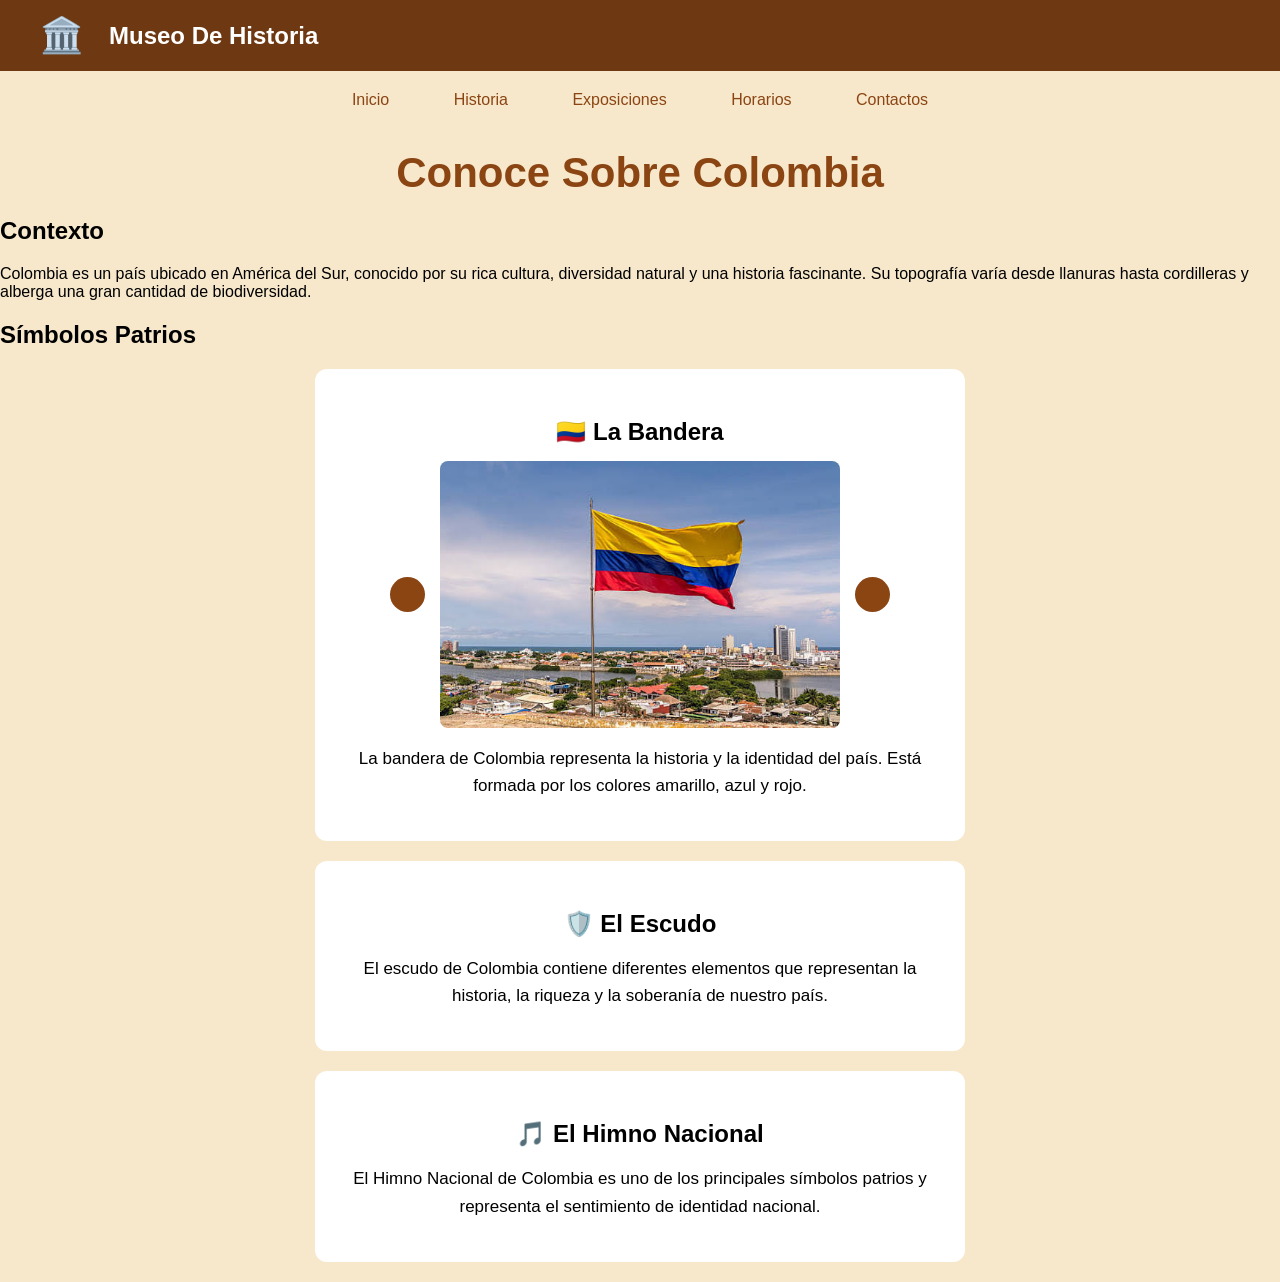
==== historia.html @ 66d15f73 "actualizacion de la pagina" ====
<!DOCTYPE html>
<html lang="es">

<head>
    <meta charset="UTF-8">
    <meta name="viewport" content="width=device-width, initial-scale=1.0">
    <title>Historia - Museo De Historia</title>
    <link rel="stylesheet" href="style.css">
</head>

<body>

<header>
    <span>🏛️</span>
    <h2>Museo De Historia</h2>
</header>

<nav>
    <a href="index.html">Inicio</a>
    <a href="historia.html">Historia</a>
    <a href="exposiciones.html">Exposiciones</a>
    <a href="horarios.html">Horarios</a>
    <a href="contactos.html">Contactos</a>
</nav>

<h1>Conoce Sobre Colombia</h1>

<h2>Contexto</h2>

<p>
    Colombia es un país ubicado en América del Sur, conocido por su rica cultura,
    diversidad natural y una historia fascinante. Su topografía varía desde
    llanuras hasta cordilleras y alberga una gran cantidad de biodiversidad.
</p>

<h2>Símbolos Patrios</h2>

<div class="tarjeta-simbolo">

    <h3>🇨🇴 La Bandera</h3>

    <div class="carrusel"> 
        <button onclick="anterior()"></button>
        <img id="imagen" src="bandera.jfif" alt="sinbolos patrios">
        <button onclick="sigiente()"></button>
    </div>

    <p id="texto-imagen">
    La bandera de Colombia representa la historia y la identidad del país.
    Está formada por los colores amarillo, azul y rojo.
   </p>

</div>

<div class="tarjeta-simbolo">

    <h3>🛡️ El Escudo</h3>

    <p>
        El escudo de Colombia contiene diferentes elementos que representan
        la historia, la riqueza y la soberanía de nuestro país.
    </p>

</div>

<div class="tarjeta-simbolo">

    <h3>🎵 El Himno Nacional</h3>

    <p>
        El Himno Nacional de Colombia es uno de los principales símbolos
        patrios y representa el sentimiento de identidad nacional.
    </p>

</div>
<script>
    let imagenes = [
        "bandera.jfif",
        "images.jpg",
        "museo.jfif"
    ];

    let posicion = 0;

    let textos = [
    "La bandera de Colombia representa la historia y la identidad del país. Está formada por los colores amarillo, azul y rojo.",

    "El escudo de Colombia contiene diferentes elementos que representan la historia, la riqueza y la soberanía de nuestro país.",

    "El Himno Nacional de Colombia es uno de los principales símbolos patrios y representa el sentimiento de identidad nacional."
];

    function sigiente() {
        posicion++;

        if (posicion >=
         imagenes.length) {
                 posicion = 0;
        }

        document.getElementById("imagen").
        src =
                imagenes[posicion];

        document.getElementById("texto-imagen").textContent =
        textos[posicion];
    }

    function anterior() {
        posicion--;

        if (posicion < 0) {
            posicion = imagenes.length - 1;
        }

        document.getElementById("imagen").src =
            imagenes[posicion];
    }
</script>

</body>

</html>
---- style.css ----
body {
    font-family: Arial, sans-serif;
    margin: 0;
    background-color: #f7e8cc;
}

h1 {
    text-align: center;
    color: #8B4513;
    font-size: 42px;
    margin-top: 40px;
    margin-bottom: 10px;
}

img {
    width: 200px;
    max-width: 100%;
    height: auto;
    display: block;
    margin: 20px 0;
}

nav {
    text-align: center;
    margin: 20px;
}

nav a {
    margin: 0 15px;
    text-decoration: none;
    padding: 10px 15px;
    color: #8B4513;
    border-radius: 8px;
    transition: 0.3s;
}

nav a:hover {
    background-color: #8B4513;
    color: white;
}

section {
    max-width: 900px;
    margin: 10px auto;
    padding: 0 20px;
}

@media (max-width: 600px) {

    nav {
        display: flex;
        flex-wrap: wrap;
        justify-content: center;
        gap: 10px;
    }

    nav a {
        display: inline-block;
        margin: 5px;
    }
}

header {
    background-color: #6d3812;
    color: white;
    display: flex;
    align-items: center;
    padding: 15px 40px;
}

header span {
    font-size: 35px;
    margin-right: 25px;
}

header h2 {
    margin: 0;
}

.decoracion {
    display: flex;
    align-items: center;
    justify-content: center;
    gap: 15px;
    margin: 10px 0 35px;
}

.decoracion hr {
    width: 160px;
    border: none;
    border-top: 2px solid #000000;
    margin: 0;
}

.decoracion span {
    font-size: 25px;
}

section h2 {
    color: #0a0a0a;
    font-size: 28px;
    margin-bottom: 10px;
}

section p {
    font-size: 17px;
    line-height: 1.6;
}

.bienvenida {
    background-color: #fff8f0;
    padding: 30px;
    margin: 20px auto;
    border-radius: 10px;
    max-width: 900px;
}

.imagen-bienvenida {
    width: 500px;
    max-width: 100%;
    height: auto;
    border-radius: 8px;
}

.linea-museo {
    width: 80px;
    height: 4px;
    background-color: #b59a6a;
    margin: 10px 0 15px;
    border-radius: 5px;
}

.imagen-sobre {
    width: 500px;
    max-width: 100%;
    height: auto;
    border-radius: 8px;
}

.tijeras {
    background-color: #fff8f0;
    padding: 30px;
    margin: 20px auto;
    border-radius: 10px;
    max-width: 900px;
}

/* Tarjetas de los símbolos patrios */

.tarjeta-simbolo {
    background-color: white;
    padding: 25px;
    margin: 20px auto;
    border-radius: 12px;
    max-width: 600px;
    text-align: center;
}

.tarjeta-simbolo h3 {
    font-size: 24px;
    margin-bottom: 15px;
}

.tarjeta-simbolo img {
    width: 500px;
    max-width: 100%;
    height: auto;
    border-radius: 8px;
    display: block;
    margin: 20px auto;
}

.tarjeta-simbolo p {
    font-size: 17px;
    line-height: 1.6;
}
.carrusel {
    display: flex;
    align-items: center;
    justify-content: center;
    gap: 15px;
    width: 100%;
    flex-wrap: nowrap;
}

.carrusel button {
    flex-shrink: 0;
    width: 35px;
    height: 35px;
    background-color: #8B4513;
    color: white;
    border: none;
    border-radius: 50%;
    font-size: 18px;
    cursor: pointer;
    display: flex;
    align-items: center;
    justify-content: center;
}

.carrusel button:hover {
    background-color: #6d3812;
}

.carrusel img {
    width: 400px;
    max-width: 70%;
    height: auto;
    margin: 0;
    border-radius: 8px;
}
@media (max-width: 600px) {

    .carrusel {
        gap: 8px;
    }

    .carrusel button {
        width: 30px;
        height: 30px;
        font-size: 16px;
    }

    .carrusel img {
        width: 100%;
        max-width: 75%;
    }
}
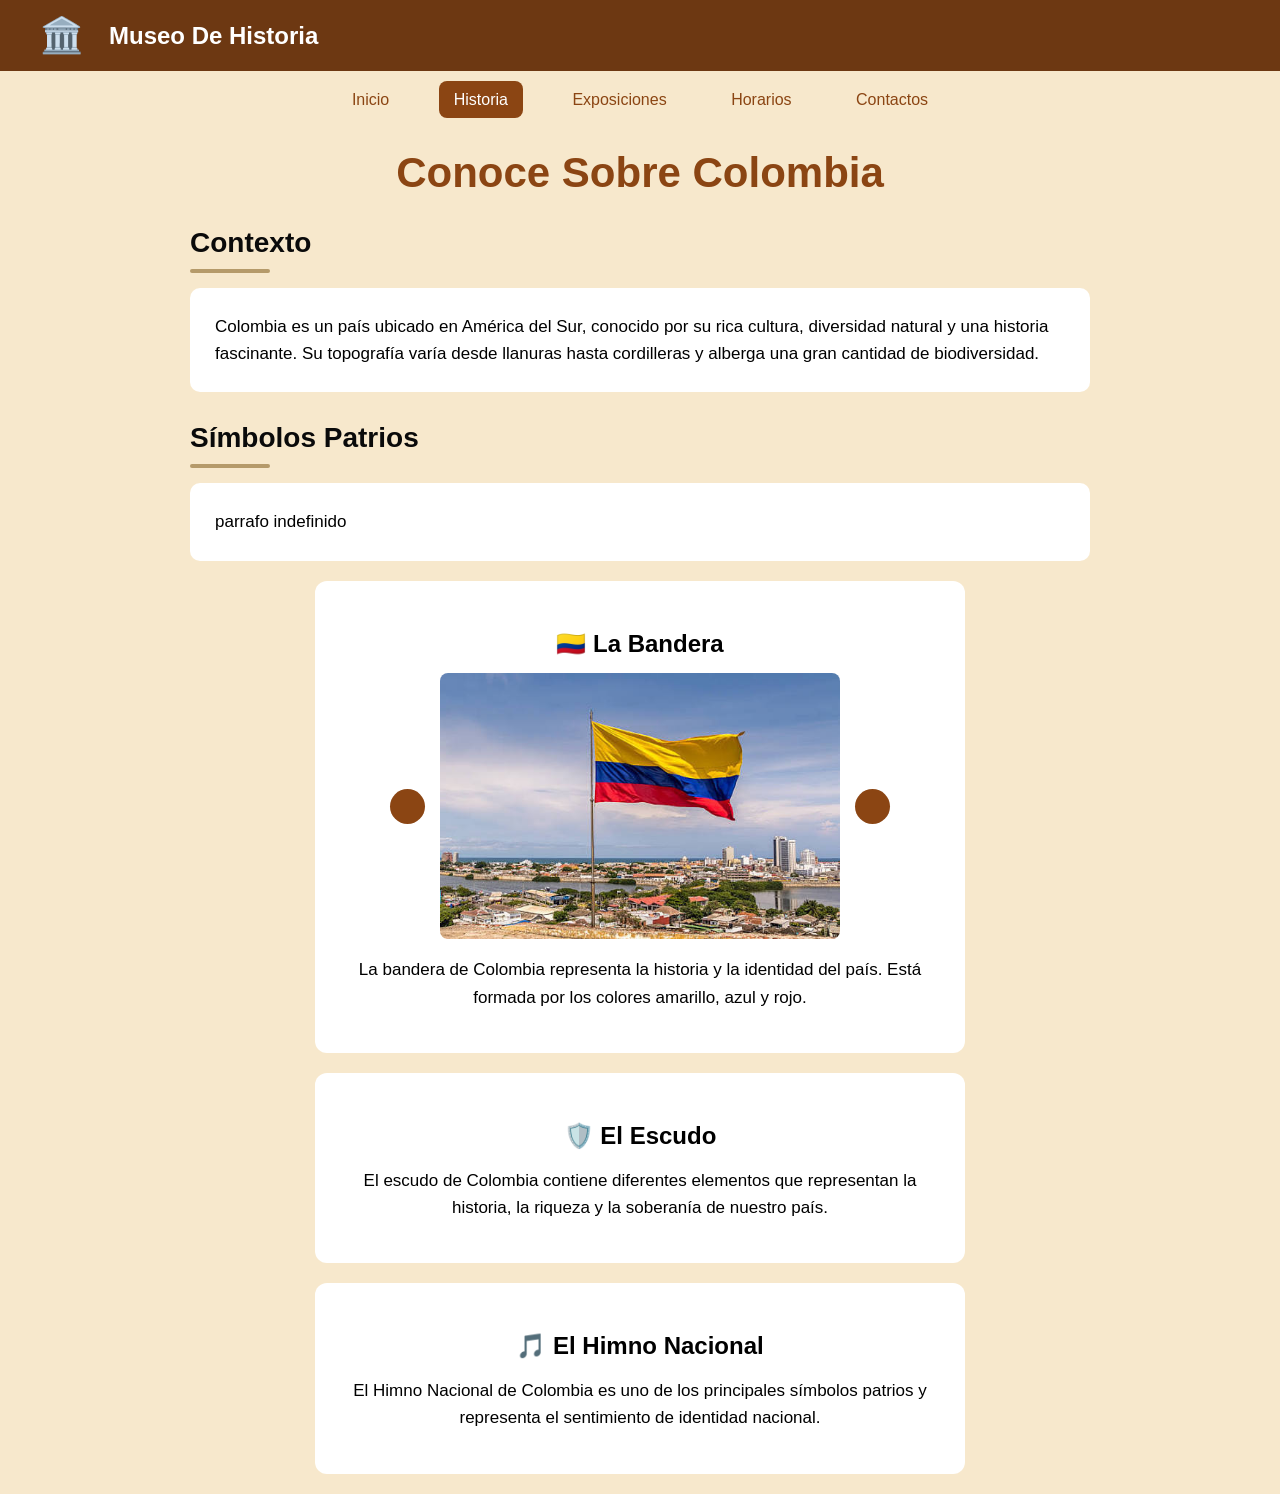
==== commit 044363ab: "actualizacion de la pagina" ====
--- a/historia.html
+++ b/historia.html
@@ -17,7 +17,7 @@
 
 <nav>
     <a href="index.html">Inicio</a>
-    <a href="historia.html">Historia</a>
+    <a href="historia.html" class="activo">Historia</a>
     <a href="exposiciones.html">Exposiciones</a>
     <a href="horarios.html">Horarios</a>
     <a href="contactos.html">Contactos</a>
@@ -25,7 +25,13 @@
 
 <h1>Conoce Sobre Colombia</h1>
 
+<section class="contexto">
+
 <h2>Contexto</h2>
+
+<div class="linea-contexto"></div>
+
+<div class="texto-contexto">
 
 <p>
     Colombia es un país ubicado en América del Sur, conocido por su rica cultura,
@@ -33,7 +39,24 @@
     llanuras hasta cordilleras y alberga una gran cantidad de biodiversidad.
 </p>
 
-<h2>Símbolos Patrios</h2>
+ </div>
+
+</section>
+
+<section class="simbolos">
+
+    <h2>Símbolos Patrios</h2>
+
+    <div class="linea-simbolos"></div>
+
+    <div class="texto-simbolos">
+
+        <p>
+            parrafo indefinido
+        </p>
+
+    </div>
+</section>
 
 <div class="tarjeta-simbolo">
 
@@ -107,15 +130,18 @@
     }
 
     function anterior() {
-        posicion--;
+    posicion--;
 
-        if (posicion < 0) {
-            posicion = imagenes.length - 1;
-        }
+    if (posicion < 0) {
+        posicion = imagenes.length - 1;
+    }
 
-        document.getElementById("imagen").src =
-            imagenes[posicion];
-    }
+    document.getElementById("imagen").src =
+        imagenes[posicion];
+
+    document.getElementById("texto-imagen").textContent =
+        textos[posicion];
+}
 </script>
 
 </body>
--- a/style.css
+++ b/style.css
@@ -39,6 +39,11 @@
     color: white;
 }
 
+nav a.activo {
+    background-color: #8B4513;
+    color: white;
+}
+
 section {
     max-width: 900px;
     margin: 10px auto;
@@ -225,4 +230,49 @@
         width: 100%;
         max-width: 75%;
     }
+}
+.contexto{
+    max-width: 900px;
+    margin: 30px auto;
+    padding: 0 20px;
+}
+.contexto h2 {
+    color: #0a0a0a;
+    font-size: 28px;
+    margin-bottom: 10px;
+}
+.linea-contexto{
+    width: 80px;
+    height: 4px;
+    background-color: #b59a6a;
+    border-radius: 5px;
+    margin-bottom: 15px;
+}
+.texto-contexto{
+    background-color: white;
+    padding: 25px;
+    border-radius: 10px;
+}
+.texto-contexto p {
+    margin: 0;
+    font-size: 17px;
+    line-height: 1.6;
+}
+.linea-simbolos {
+    display: block !important;
+    width: 80px !important;
+    height: 4px !important;
+    background-color: #b59a6a !important;
+    border-radius: 5px;
+    margin: 10px 0 15px !important;
+}
+.texto-simbolos{
+    background-color: white;
+    padding: 25px;
+    border-radius: 10px;
+}
+.texto-simbolos p {
+    margin: 0;
+    font-size: 17px;
+    line-height: 1.6;
 }
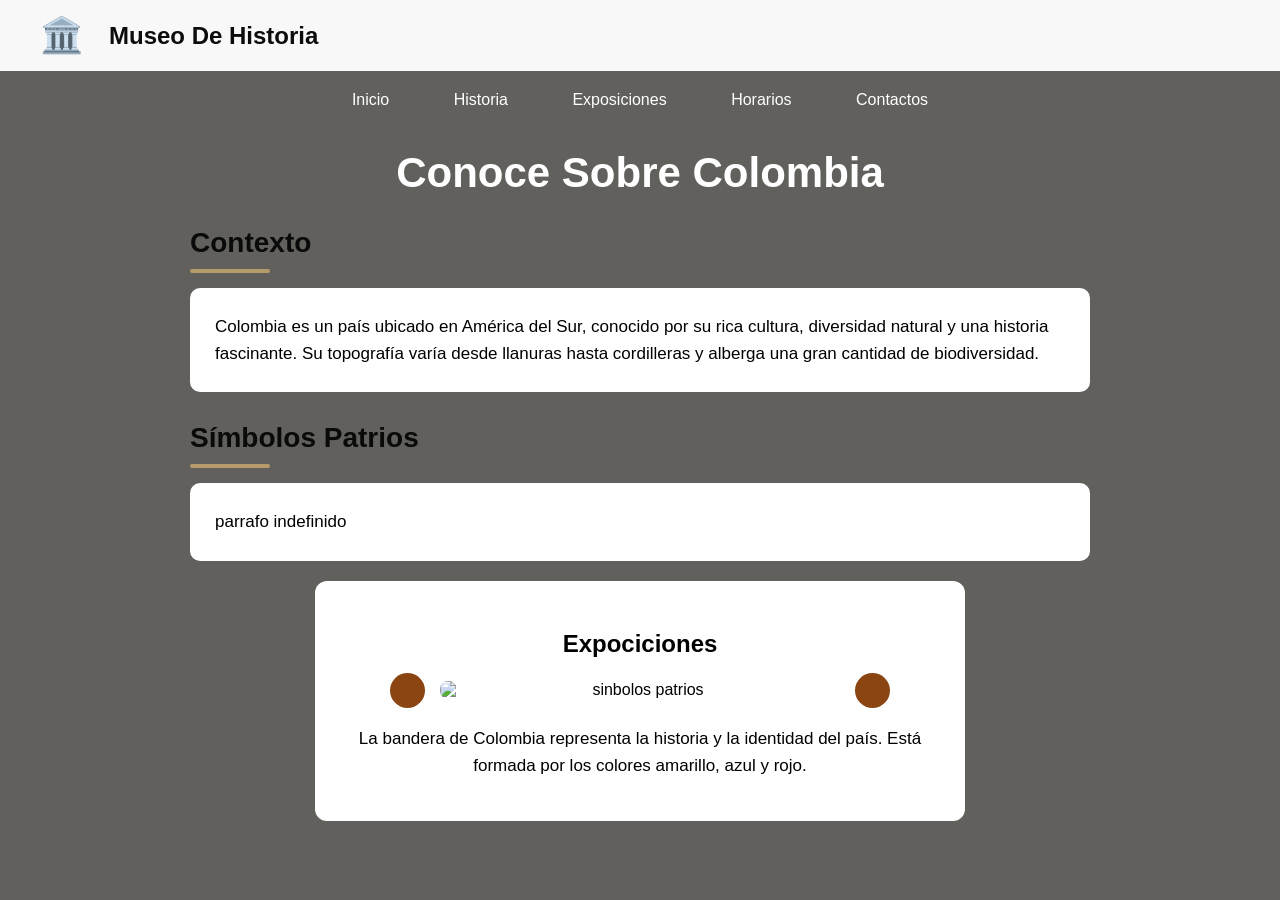
==== commit 754c7304: "actualizacion" ====
--- a/historia.html
+++ b/historia.html
@@ -60,7 +60,7 @@
 
 <div class="tarjeta-simbolo">
 
-    <h3>🇨🇴 La Bandera</h3>
+    <h3>Expociciones</h3>
 
     <div class="carrusel"> 
         <button onclick="anterior()"></button>
@@ -75,30 +75,10 @@
 
 </div>
 
-<div class="tarjeta-simbolo">
 
-    <h3>🛡️ El Escudo</h3>
-
-    <p>
-        El escudo de Colombia contiene diferentes elementos que representan
-        la historia, la riqueza y la soberanía de nuestro país.
-    </p>
-
-</div>
-
-<div class="tarjeta-simbolo">
-
-    <h3>🎵 El Himno Nacional</h3>
-
-    <p>
-        El Himno Nacional de Colombia es uno de los principales símbolos
-        patrios y representa el sentimiento de identidad nacional.
-    </p>
-
-</div>
 <script>
     let imagenes = [
-        "bandera.jfif",
+        "imagen1 (2).jpeg",
         "images.jpg",
         "museo.jfif"
     ];
@@ -106,7 +86,7 @@
     let posicion = 0;
 
     let textos = [
-    "La bandera de Colombia representa la historia y la identidad del país. Está formada por los colores amarillo, azul y rojo.",
+    "La maleta de una mujer Cristian Yaima, Estefanny Tique y Erick Mendoza.Obra que representa el desplazamiento forzado de mujeres durante el conflicto armado colombiano.Sus objetos simbolizan la memoria, las costumbres, la familia y las pérdidas.La planta representa la esperanza de reconstruir una vida en otro lugar.Invita a reflexionar sobre el hogar, la resistencia y el sentido de pertenencia.",
 
     "El escudo de Colombia contiene diferentes elementos que representan la historia, la riqueza y la soberanía de nuestro país.",
 
--- a/style.css
+++ b/style.css
@@ -1,12 +1,13 @@
 body {
     font-family: Arial, sans-serif;
     margin: 0;
-    background-color: #f7e8cc;
+    background-color: #61605c;
+    ;
 }
 
 h1 {
     text-align: center;
-    color: #8B4513;
+    color: white;
     font-size: 42px;
     margin-top: 40px;
     margin-bottom: 10px;
@@ -29,18 +30,18 @@
     margin: 0 15px;
     text-decoration: none;
     padding: 10px 15px;
-    color: #8B4513;
+    color: white;
     border-radius: 8px;
     transition: 0.3s;
 }
 
 nav a:hover {
-    background-color: #8B4513;
-    color: white;
-}
-
+    background-color: #131313;
+    color: white;
+}
+ #para los botones
 nav a.activo {
-    background-color: #8B4513;
+    background-color: #111111;
     color: white;
 }
 
@@ -66,8 +67,8 @@
 }
 
 header {
-    background-color: #6d3812;
-    color: white;
+    background-color: #f8f8f8;
+    color: rgb(12, 12, 12);
     display: flex;
     align-items: center;
     padding: 15px 40px;
@@ -113,7 +114,7 @@
 }
 
 .bienvenida {
-    background-color: #fff8f0;
+    background-color: white;
     padding: 30px;
     margin: 20px auto;
     border-radius: 10px;
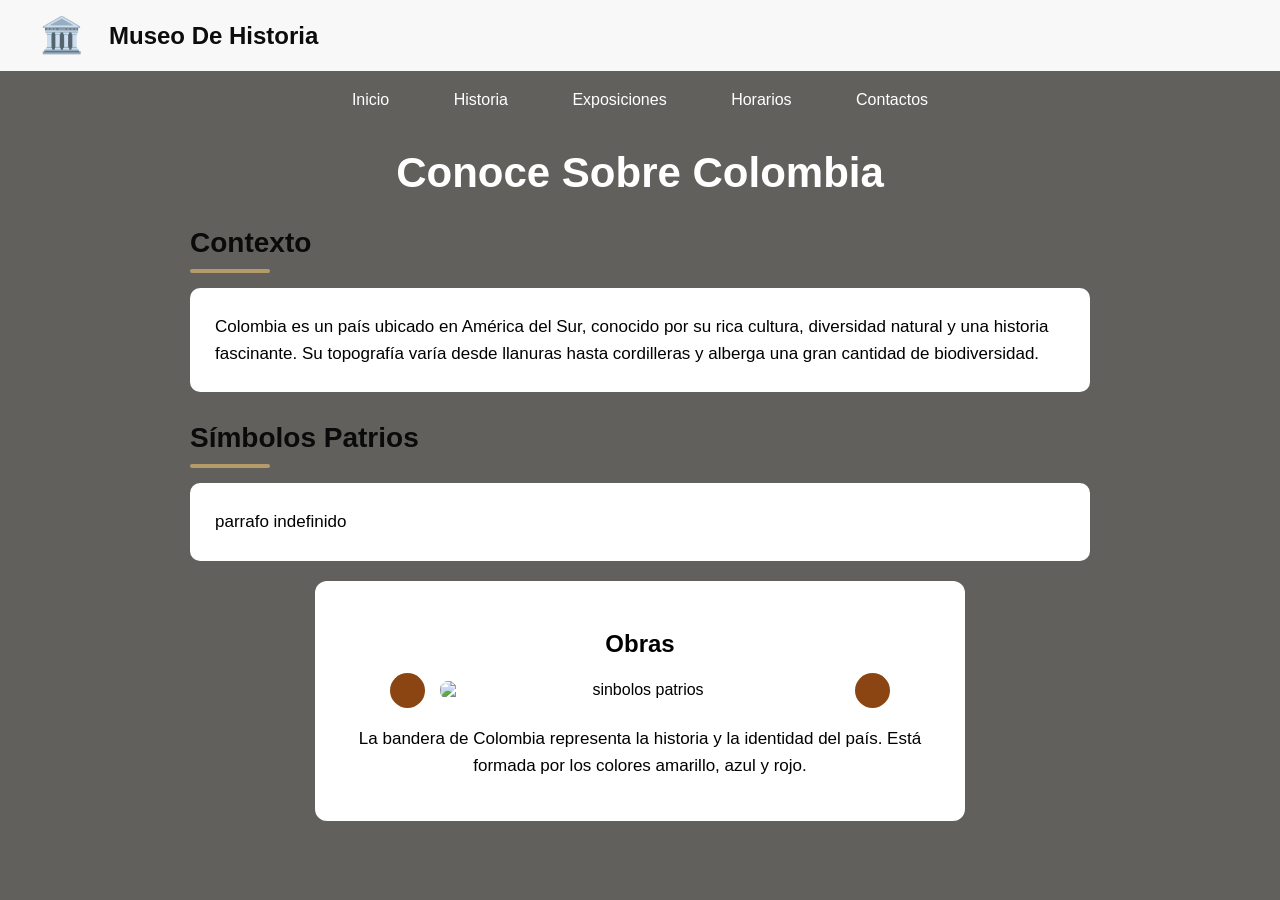
==== commit 9d26358d: "actualizacion" ====
--- a/historia.html
+++ b/historia.html
@@ -60,7 +60,7 @@
 
 <div class="tarjeta-simbolo">
 
-    <h3>Expociciones</h3>
+    <h3>Obras</h3>
 
     <div class="carrusel"> 
         <button onclick="anterior()"></button>
@@ -79,8 +79,11 @@
 <script>
     let imagenes = [
         "imagen1 (2).jpeg",
-        "images.jpg",
-        "museo.jfif"
+        "imagen2.jpeg",
+        "imagen3.jpeg",
+        "imagen4.jpeg",
+        "imagen5.jpeg",
+        "imagen6.jpeg"
     ];
 
     let posicion = 0;
@@ -88,9 +91,15 @@
     let textos = [
     "La maleta de una mujer Cristian Yaima, Estefanny Tique y Erick Mendoza.Obra que representa el desplazamiento forzado de mujeres durante el conflicto armado colombiano.Sus objetos simbolizan la memoria, las costumbres, la familia y las pérdidas.La planta representa la esperanza de reconstruir una vida en otro lugar.Invita a reflexionar sobre el hogar, la resistencia y el sentido de pertenencia.",
 
-    "El escudo de Colombia contiene diferentes elementos que representan la historia, la riqueza y la soberanía de nuestro país.",
+    "7 minutos de esperanzatefy tt.Pintura que representa a una víctima de ejecuciones extrajudiciales en sus últimos siete minutos de vida.La obra recuerda que las víctimas tenían sueños, metas y una historia antes de lo ocurrido.Busca visibilizar que no eran solo cifras, sino personas con sueños por cumplir.",
 
-    "El Himno Nacional de Colombia es uno de los principales símbolos patrios y representa el sentimiento de identidad nacional."
+    "Ad astra per asperaAniitlayObra que representa la violencia y la resistencia de las mujeres tejedoras de Mampuján.La casita simboliza la reconstrucción después de experiencias difíciles.Las grietas representan lo que se rompió y las flores, el renacimiento.Inspirada en el Kintsugi, refleja la sanación, la reconstrucción y la resistencia.",
+
+    "El hilo que no se Rompió Escultura en lienzo)Dylan Rafael Leon Contreras (Dyldo)Esta obra llamada “El hilo que no se Rompió” está inspirada en la masacre del Páramo de La Sarna, ocurrida en Boyacá.El hilo rojo que no se rompe representa la memoria, la dignidad, la resistencia y el vínculo entre las víctimas, sus familias y las nuevas generaciones.La obra busca generar una reflexión sobre la importancia de recordar para no repetir.",
+
+    "La fractura que no se notó (Escultura) Julian MoralesMuchas veces no todos recordamos o apreciamos el inicio de una fractura desde el comienzo de una nacion.",
+
+    "nadanadaUna historia reconstruida en un muñecoYeison Benitez y Riqui MalamboEsta obra está compuesta por dos piezas por parte de una víctima del conflicto armado.Ella fue reclutada cuando tenía apenas 12 años.Fue un camino muy difícil para rehacer su vida.Las heridas que tiene el muñeco representan el daño que le ocasiono las FARC a la víctima.El hilo representara la esperanza que ella tenía para volver a tener una vida mejor.Hoy en día ella está conformando una asociación para trabajar con desvinculados del conflicto armado.La idea de construir un mejor país."
 ];
 
     function sigiente() {
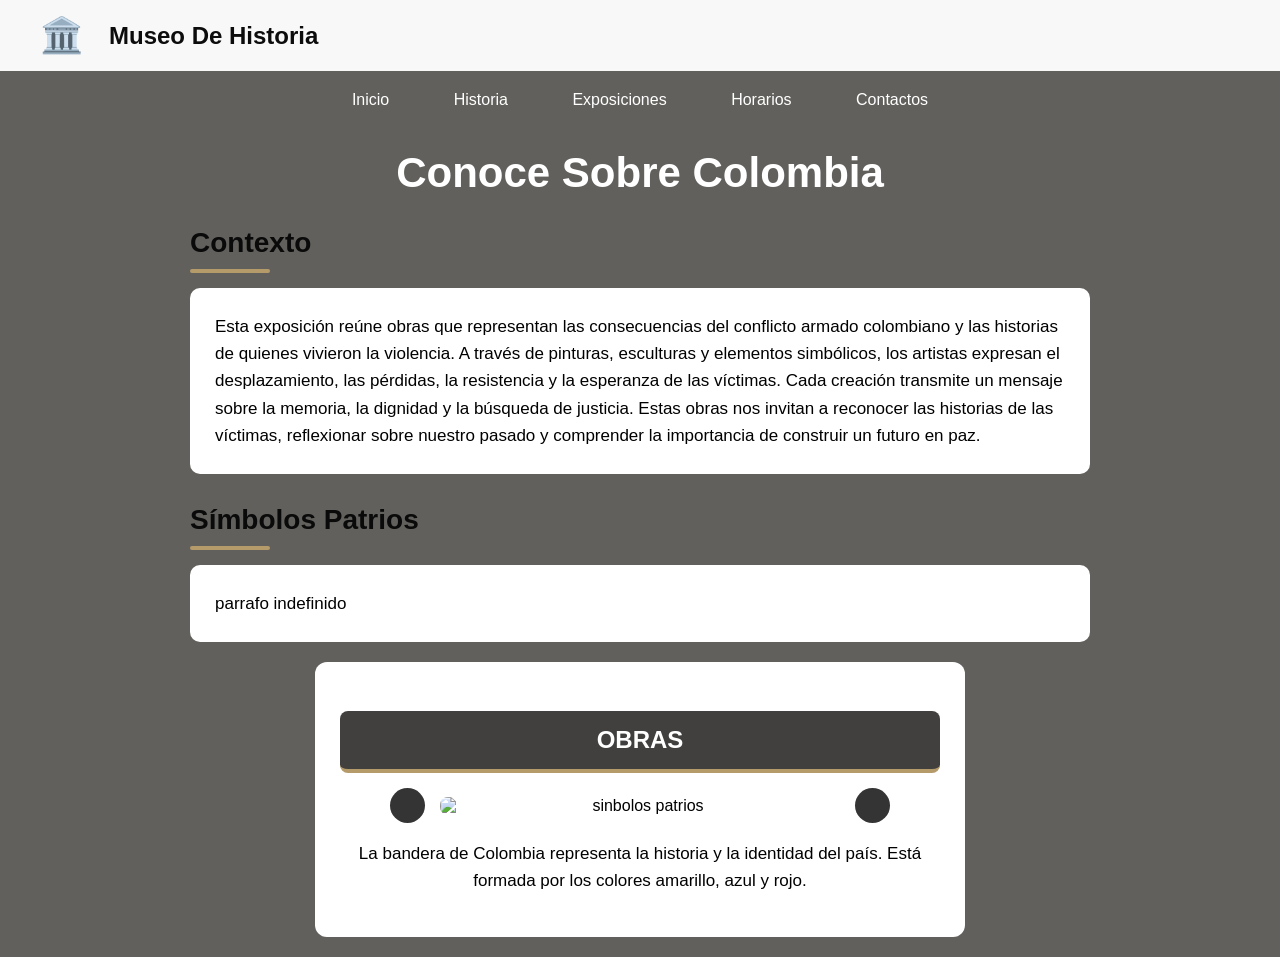
==== commit a1b91f2b: "actualizacion" ====
--- a/historia.html
+++ b/historia.html
@@ -1,93 +1,158 @@
+
 <!DOCTYPE html>
+<!-- Indica que el documento utiliza HTML5 -->
+
 <html lang="es">
+<!-- Establece el idioma español -->
 
 <head>
+    <!-- Configuración general de la página -->
+
     <meta charset="UTF-8">
+    <!-- Permite mostrar tildes, ñ y caracteres especiales -->
+
     <meta name="viewport" content="width=device-width, initial-scale=1.0">
+    <!-- Adapta la página a celulares, tabletas y computadores -->
+
     <title>Historia - Museo De Historia</title>
+    <!-- Título que aparece en la pestaña del navegador -->
+
     <link rel="stylesheet" href="style.css">
+    <!-- Conecta esta página con el archivo de estilos CSS -->
+
 </head>
 
 <body>
-
+<!-- Aquí comienza el contenido visible de la página -->
+
+<!-- ENCABEZADO DEL MUSEO -->
 <header>
     <span>🏛️</span>
+    <!-- Emoji decorativo del museo -->
+
     <h2>Museo De Historia</h2>
+    <!-- Nombre del museo -->
 </header>
 
+<!-- MENÚ DE NAVEGACIÓN ENTRE LAS PÁGINAS -->
 <nav>
     <a href="index.html">Inicio</a>
+    <!-- Enlace a la página principal -->
+
     <a href="historia.html" class="activo">Historia</a>
+    <!-- Enlace a Historia. La clase activo identifica la página actual -->
+
     <a href="exposiciones.html">Exposiciones</a>
+    <!-- Enlace a Exposiciones -->
+
     <a href="horarios.html">Horarios</a>
+    <!-- Enlace a Horarios -->
+
     <a href="contactos.html">Contactos</a>
+    <!-- Enlace a Contactos -->
 </nav>
 
+<!-- TÍTULO PRINCIPAL DE LA PÁGINA -->
 <h1>Conoce Sobre Colombia</h1>
 
+<!-- SECCIÓN QUE PRESENTA EL CONTEXTO DE COLOMBIA -->
 <section class="contexto">
 
 <h2>Contexto</h2>
+<!-- Título de la sección -->
 
 <div class="linea-contexto"></div>
+<!-- Línea decorativa debajo del título -->
 
 <div class="texto-contexto">
+<!-- Contenedor que agrupa el texto del contexto -->
 
 <p>
-    Colombia es un país ubicado en América del Sur, conocido por su rica cultura,
-    diversidad natural y una historia fascinante. Su topografía varía desde
-    llanuras hasta cordilleras y alberga una gran cantidad de biodiversidad.
+    Esta exposición reúne obras que representan las consecuencias del conflicto armado colombiano y las historias de quienes vivieron la violencia.
+    A través de pinturas, esculturas y elementos simbólicos, los artistas expresan el desplazamiento, las pérdidas, la resistencia y la esperanza de las víctimas.
+    Cada creación transmite un mensaje sobre la memoria, la dignidad y la búsqueda de justicia. Estas obras nos invitan a reconocer las historias de las víctimas, 
+    reflexionar sobre nuestro pasado y comprender la importancia de construir un futuro en paz.
 </p>
+<!-- Párrafo informativo sobre Colombia -->
 
  </div>
 
 </section>
 
+<!-- SECCIÓN DEDICADA A LOS SÍMBOLOS PATRIOS -->
 <section class="simbolos">
 
     <h2>Símbolos Patrios</h2>
+    <!-- Título de la sección -->
 
     <div class="linea-simbolos"></div>
+    <!-- Línea decorativa dorada -->
 
     <div class="texto-simbolos">
+    <!-- Contenedor del texto de los símbolos patrios -->
 
         <p>
             parrafo indefinido
         </p>
+        <!-- Párrafo descriptivo -->
 
     </div>
 </section>
 
+<!-- TARJETA PRINCIPAL DONDE SE MUESTRAN LAS OBRAS -->
 <div class="tarjeta-simbolo">
 
     <h3>Obras</h3>
-
+    <!-- Título de la tarjeta -->
+
+    <!-- CARRUSEL DE IMÁGENES -->
     <div class="carrusel"> 
+
         <button onclick="anterior()"></button>
+        <!-- Botón que ejecuta la función para mostrar la imagen anterior -->
+
         <img id="imagen" src="bandera.jfif" alt="sinbolos patrios">
+        <!-- Imagen que cambia mediante JavaScript -->
+
         <button onclick="sigiente()"></button>
+        <!-- Botón que ejecuta la función para mostrar la siguiente imagen -->
+
     </div>
 
     <p id="texto-imagen">
     La bandera de Colombia representa la historia y la identidad del país.
     Está formada por los colores amarillo, azul y rojo.
    </p>
+   <!-- Texto que cambia junto con las imágenes del carrusel -->
 
 </div>
 
 
+<!-- JAVASCRIPT: CONTROLA EL FUNCIONAMIENTO DEL CARRUSEL -->
 <script>
+
+    // ARRAY QUE ALMACENA LOS NOMBRES DE LAS IMÁGENES
     let imagenes = [
         "imagen1 (2).jpeg",
         "imagen2.jpeg",
         "imagen3.jpeg",
         "imagen4.jpeg",
         "imagen5.jpeg",
-        "imagen6.jpeg"
+        "imagen6.jpeg",
+        "imagen7.jpeg",
+        "imagen8.jpeg",
+        "imagen9.jpeg",
+        "imagen10.jpeg",
+        "imagen13.jpeg",
+        "imagen12.jpeg"
     ];
 
+    // VARIABLE QUE GUARDA LA POSICIÓN DE LA IMAGEN ACTUAL
+    // Comienza en 0 porque los arrays empiezan a contar desde cero
     let posicion = 0;
 
+    // ARRAY QUE ALMACENA LOS TEXTOS DE CADA OBRA
+    // Cada texto corresponde a una imagen según su posición
     let textos = [
     "La maleta de una mujer Cristian Yaima, Estefanny Tique y Erick Mendoza.Obra que representa el desplazamiento forzado de mujeres durante el conflicto armado colombiano.Sus objetos simbolizan la memoria, las costumbres, la familia y las pérdidas.La planta representa la esperanza de reconstruir una vida en otro lugar.Invita a reflexionar sobre el hogar, la resistencia y el sentido de pertenencia.",
 
@@ -99,40 +164,75 @@
 
     "La fractura que no se notó (Escultura) Julian MoralesMuchas veces no todos recordamos o apreciamos el inicio de una fractura desde el comienzo de una nacion.",
 
-    "nadanadaUna historia reconstruida en un muñecoYeison Benitez y Riqui MalamboEsta obra está compuesta por dos piezas por parte de una víctima del conflicto armado.Ella fue reclutada cuando tenía apenas 12 años.Fue un camino muy difícil para rehacer su vida.Las heridas que tiene el muñeco representan el daño que le ocasiono las FARC a la víctima.El hilo representara la esperanza que ella tenía para volver a tener una vida mejor.Hoy en día ella está conformando una asociación para trabajar con desvinculados del conflicto armado.La idea de construir un mejor país."
+    "nadanadaUna historia reconstruida en un muñecoYeison Benitez y Riqui MalamboEsta obra está compuesta por dos piezas por parte de una víctima del conflicto armado.Ella fue reclutada cuando tenía apenas 12 años.Fue un camino muy difícil para rehacer su vida.Las heridas que tiene el muñeco representan el daño que le ocasiono las FARC a la víctima.El hilo representara la esperanza que ella tenía para volver a tener una vida mejor.Hoy en día ella está conformando una asociación para trabajar con desvinculados del conflicto armado.La idea de construir un mejor país.",
+
+    "La obra “Voces que permanecen” representa un árbol que conserva las historias de personas afectadas por la violencia. Sus ramas simbolizan los recuerdos y sus heridas reflejan el dolor y el paso del tiempo. El corazón representa la unión de esas memorias. Su mensaje es que recordar también es resistir, porque ninguna historia desaparece mientras alguien la mantenga viva.",
+
+    "La obra “El viejito tejido” representa la historia de Chucho Pérez, un campesino que sufrió el desplazamiento y luchó por la tierra en Colombia. La maleta simboliza el abandono de los hogares debido a la violencia. También refleja la tristeza, valentía y esperanza de quienes tuvieron que dejar sus tierras, pero siguieron luchando por sus derechos y su futuro.",
+
+    "La obra “Huellas que aún caminan” representa la memoria de los hijos de las Madres de Soacha, víctimas de los falsos positivos. La bota simboliza sus pasos e historias, mientras que las fotografías recuerdan sus rostros y familias. Su mensaje es que, aunque sus vidas fueron interrumpidas, su memoria, dignidad y legado permanecen vivos.",
+
+    "La obra “La paz que florece” y “Flores marchitas” representa la violencia y la resistencia campesina en San José de Apartadó. La mano encadenada simboliza la opresión, mientras que la flor representa la esperanza y el recuerdo de las víctimas. Las fotografías y los hilos rojos representan las vidas perdidas y los vínculos que permanecen. Ambas obras transmiten un mensaje de memoria, resistencia y construcción de paz.",
+
+    "La obra “Hasta encontrar la verdad” representa la búsqueda de las Madres de Soacha por conocer qué ocurrió con sus hijos. El laberinto simboliza el difícil camino hacia la verdad, mientras que el corazón fragmentado representa el dolor, la ausencia y la incertidumbre. Su mensaje es que, aunque se encuentre la verdad, el sufrimiento y las heridas permanecen en la memoria.",
+
+    "La obra “Memoria Suspendida” representa la reparación después del conflicto armado en Dabeiba, Antioquia. El corazón simboliza las heridas y recuerdos de las víctimas, mientras que la lana representa la unión con el territorio y la comunidad. Las mariposas simbolizan la transformación, la reparación y la esperanza de construir un futuro diferente sin olvidar el pasado.",
+
+    ""
 ];
 
+    // FUNCIÓN PARA AVANZAR A LA SIGUIENTE IMAGEN
     function sigiente() {
+
+        // Aumenta la posición en una unidad
         posicion++;
 
+        // COMPRUEBA SI SE LLEGÓ AL FINAL DEL ARRAY
         if (posicion >=
          imagenes.length) {
+
+                 // Si llega al final, vuelve a la primera imagen
                  posicion = 0;
         }
 
+        // CAMBIA LA IMAGEN QUE SE MUESTRA EN HTML
         document.getElementById("imagen").
         src =
                 imagenes[posicion];
 
+        // CAMBIA EL TEXTO SEGÚN LA POSICIÓN ACTUAL
         document.getElementById("texto-imagen").textContent =
         textos[posicion];
     }
 
+    // FUNCIÓN PARA RETROCEDER A LA IMAGEN ANTERIOR
     function anterior() {
+
+    // Disminuye la posición en una unidad
     posicion--;
 
+    // COMPRUEBA SI SE LLEGÓ ANTES DE LA PRIMERA IMAGEN
     if (posicion < 0) {
+
+        // Si ocurre, pasa a la última imagen
         posicion = imagenes.length - 1;
     }
 
+    // ACTUALIZA LA IMAGEN
     document.getElementById("imagen").src =
         imagenes[posicion];
 
+    // ACTUALIZA EL TEXTO CORRESPONDIENTE A ESA IMAGEN
     document.getElementById("texto-imagen").textContent =
         textos[posicion];
 }
+
 </script>
+<!-- Aquí termina el código JavaScript -->
+
 
 </body>
-
-</html>+<!-- Aquí termina el contenido de la página -->
+
+</html>
+<!-- Aquí termina el documento HTML -->
--- a/style.css
+++ b/style.css
@@ -1,279 +1,667 @@
+
+/* ==========================================
+   1. CONFIGURACIÓN GENERAL DE LA PÁGINA
+   ========================================== */
+
 body {
     font-family: Arial, sans-serif;
+    /* Define el tipo de letra de toda la página */
+
     margin: 0;
+    /* Elimina el margen exterior predeterminado del navegador */
+
     background-color: #61605c;
+    /* Establece el color de fondo de la página */
+
     ;
 }
+
+/* ==========================================
+   2. TÍTULO PRINCIPAL
+   ========================================== */
 
 h1 {
     text-align: center;
+    /* Centra el título */
+
     color: white;
+    /* Cambia el color del texto a blanco */
+
     font-size: 42px;
+    /* Define el tamaño de la letra */
+
     margin-top: 40px;
+    /* Agrega espacio por encima */
+
     margin-bottom: 10px;
-}
+    /* Agrega espacio por debajo */
+}
+
+/* ==========================================
+   3. CONFIGURACIÓN GENERAL DE LAS IMÁGENES
+   ========================================== */
 
 img {
     width: 200px;
+    /* Define el ancho inicial de las imágenes */
+
     max-width: 100%;
+    /* Evita que superen el ancho de su contenedor */
+
     height: auto;
+    /* Mantiene las proporciones originales */
+
     display: block;
+    /* Hace que la imagen se comporte como un bloque */
+
     margin: 20px 0;
-}
+    /* Agrega espacio exterior arriba y abajo */
+}
+
+/* ==========================================
+   4. MENÚ DE NAVEGACIÓN
+   ========================================== */
 
 nav {
     text-align: center;
+    /* Centra los elementos del menú */
+
     margin: 20px;
+    /* Agrega espacio exterior */
 }
 
 nav a {
     margin: 0 15px;
+    /* Separa los enlaces horizontalmente */
+
     text-decoration: none;
+    /* Elimina el subrayado de los enlaces */
+
     padding: 10px 15px;
+    /* Agrega espacio interior a los botones */
+
     color: white;
+    /* Establece el color blanco del texto */
+
     border-radius: 8px;
+    /* Redondea las esquinas de los botones */
+
     transition: 0.3s;
-}
+    /* Hace más suave el cambio de estilos */
+}
+
+/* EFECTO CUANDO EL CURSOR PASA SOBRE UN ENLACE */
 
 nav a:hover {
     background-color: #131313;
+    /* Cambia el fondo a negro */
+
     color: white;
-}
+    /* Mantiene el texto blanco */
+}
+
  #para los botones
+
+/* ESTILO DEL BOTÓN QUE IDENTIFICA LA PÁGINA ACTUAL */
+
 nav a.activo {
     background-color: #111111;
+    /* Coloca el fondo oscuro en el enlace activo */
+
     color: white;
-}
+    /* Mantiene el texto blanco */
+}
+
+/* ==========================================
+   5. CONFIGURACIÓN GENERAL DE LAS SECCIONES
+   ========================================== */
 
 section {
     max-width: 900px;
+    /* Establece el ancho máximo de las secciones */
+
     margin: 10px auto;
+    /* Centra las secciones y agrega espacio exterior */
+
     padding: 0 20px;
-}
+    /* Agrega espacio interior a los lados */
+}
+
+/* ==========================================
+   6. ADAPTACIÓN DEL MENÚ A CELULARES
+   ========================================== */
 
 @media (max-width: 600px) {
+    /* Estas reglas funcionan cuando la pantalla mide máximo 600 píxeles */
 
     nav {
         display: flex;
+        /* Utiliza el sistema flexible para organizar los enlaces */
+
         flex-wrap: wrap;
+        /* Permite que los botones pasen a otra fila */
+
         justify-content: center;
+        /* Centra los botones */
+
         gap: 10px;
+        /* Establece la separación entre ellos */
     }
 
     nav a {
         display: inline-block;
+        /* Permite controlar mejor el espacio de cada enlace */
+
         margin: 5px;
+        /* Agrega separación entre los botones */
     }
 }
+
+/* ==========================================
+   7. ENCABEZADO DEL MUSEO
+   ========================================== */
 
 header {
     background-color: #f8f8f8;
+    /* Establece el fondo del encabezado */
+
     color: rgb(12, 12, 12);
+    /* Define el color del texto */
+
     display: flex;
+    /* Organiza el emoji y el título en una fila */
+
     align-items: center;
+    /* Centra verticalmente los elementos */
+
     padding: 15px 40px;
+    /* Agrega espacio interior */
 }
 
 header span {
     font-size: 35px;
+    /* Cambia el tamaño del emoji */
+
     margin-right: 25px;
+    /* Separa el emoji del nombre del museo */
 }
 
 header h2 {
     margin: 0;
-}
+    /* Elimina el margen predeterminado del título */
+}
+
+/* ==========================================
+   8. DECORACIÓN DEL TÍTULO PRINCIPAL
+   ========================================== */
 
 .decoracion {
     display: flex;
+    /* Organiza las líneas y el emoji en una fila */
+
     align-items: center;
+    /* Centra verticalmente los elementos */
+
     justify-content: center;
+    /* Centra la decoración horizontalmente */
+
     gap: 15px;
+    /* Separa las líneas del emoji */
+
     margin: 10px 0 35px;
+    /* Agrega espacio exterior */
 }
 
 .decoracion hr {
     width: 160px;
+    /* Define el ancho de las líneas */
+
     border: none;
+    /* Elimina el borde predeterminado */
+
     border-top: 2px solid #000000;
+    /* Crea una línea negra */
+
     margin: 0;
+    /* Elimina el margen predeterminado */
 }
 
 .decoracion span {
     font-size: 25px;
-}
+    /* Define el tamaño del emoji decorativo */
+}
+
+/* ==========================================
+   9. TÍTULOS Y PÁRRAFOS DE LAS SECCIONES
+   ========================================== */
 
 section h2 {
     color: #0a0a0a;
+    /* Cambia el color de los subtítulos */
+
     font-size: 28px;
+    /* Establece el tamaño de los subtítulos */
+
     margin-bottom: 10px;
+    /* Agrega espacio debajo del título */
 }
 
 section p {
     font-size: 17px;
+    /* Define el tamaño de los párrafos */
+
     line-height: 1.6;
-}
+    /* Establece la separación entre las líneas */
+}
+
+/* ==========================================
+   10. SECCIÓN DE BIENVENIDA
+   ========================================== */
 
 .bienvenida {
     background-color: white;
+    /* Coloca un fondo blanco */
+
     padding: 30px;
+    /* Agrega espacio interior */
+
     margin: 20px auto;
+    /* Centra la sección y agrega espacio exterior */
+
     border-radius: 10px;
+    /* Redondea las esquinas */
+
     max-width: 900px;
+    /* Establece el ancho máximo */
 }
 
 .imagen-bienvenida {
     width: 500px;
+    /* Establece el ancho de la imagen de bienvenida */
+
     max-width: 100%;
+    /* Evita que se salga del contenedor */
+
     height: auto;
+    /* Conserva las proporciones */
+
     border-radius: 8px;
-}
+    /* Redondea las esquinas de la imagen */
+}
+
+/* ==========================================
+   11. LÍNEA DECORATIVA DEL MUSEO
+   ========================================== */
 
 .linea-museo {
     width: 80px;
+    /* Define el ancho de la línea */
+
     height: 4px;
+    /* Define el grosor de la línea */
+
     background-color: #b59a6a;
+    /* Establece el color dorado */
+
     margin: 10px 0 15px;
+    /* Agrega espacio alrededor */
+
     border-radius: 5px;
-}
+    /* Redondea las esquinas */
+}
+
+/* ==========================================
+   12. IMAGEN DE LA SECCIÓN SOBRE EL MUSEO
+   ========================================== */
 
 .imagen-sobre {
     width: 500px;
+    /* Define el ancho de la imagen */
+
     max-width: 100%;
+    /* Adapta la imagen al contenedor */
+
     height: auto;
+    /* Mantiene las proporciones */
+
     border-radius: 8px;
-}
+    /* Redondea las esquinas */
+}
+
+/* ==========================================
+   13. TARJETAS DE CONTENIDO
+   ========================================== */
 
 .tijeras {
     background-color: #fff8f0;
+    /* Coloca un fondo claro */
+
     padding: 30px;
+    /* Agrega espacio interior */
+
     margin: 20px auto;
+    /* Centra las tarjetas y agrega separación */
+
     border-radius: 10px;
+    /* Redondea las esquinas */
+
     max-width: 900px;
-}
-
-/* Tarjetas de los símbolos patrios */
+    /* Limita el ancho de las tarjetas */
+}
+
+/* ==========================================
+   14. TARJETAS DE LOS SÍMBOLOS PATRIOS
+   ========================================== */
 
 .tarjeta-simbolo {
     background-color: white;
+    /* Establece el fondo blanco */
+
     padding: 25px;
+    /* Agrega espacio interior */
+
     margin: 20px auto;
+    /* Centra las tarjetas */
+
     border-radius: 12px;
+    /* Redondea las esquinas */
+
     max-width: 600px;
+    /* Establece el ancho máximo */
+
     text-align: center;
-}
+    /* Centra el contenido */
+}
+
+.tarjeta-simbolo h3 {
+    font-size: 24px;
+    /* Define el tamaño del título de la tarjeta */
+
+    margin-bottom: 15px;
+    /* Agrega espacio debajo del título */
+}
+
+.tarjeta-simbolo img {
+    width: 500px;
+    /* Define el ancho de las imágenes */
+
+    max-width: 100%;
+    /* Evita que superen el contenedor */
+
+    height: auto;
+    /* Conserva las proporciones */
+
+    border-radius: 8px;
+    /* Redondea las esquinas */
+
+    display: block;
+    /* Convierte la imagen en un bloque */
+
+    margin: 20px auto;
+    /* Centra la imagen y agrega espacio */
+}
+
+.tarjeta-simbolo p {
+    font-size: 17px;
+    /* Define el tamaño del texto */
+
+    line-height: 1.6;
+    /* Separa las líneas del párrafo */
+}
+
+/* ==========================================
+   15. ESTRUCTURA DEL CARRUSEL
+   ========================================== */
+
+.carrusel {
+    display: flex;
+    /* Organiza los botones y la imagen en una fila */
+
+    align-items: center;
+    /* Centra verticalmente los elementos */
+
+    justify-content: center;
+    /* Centra el carrusel horizontalmente */
+
+    gap: 15px;
+    /* Separa los elementos */
+
+    width: 100%;
+    /* Ocupa todo el ancho disponible */
+
+    flex-wrap: nowrap;
+    /* Evita que los elementos pasen a otra fila */
+}
+
+/* ==========================================
+   16. DISEÑO DE LOS BOTONES DEL CARRUSEL
+   ========================================== */
+
+.carrusel button {
+    flex-shrink: 0;
+    /* Evita que los botones se encojan */
+
+    width: 35px;
+    /* Ancho del botón */
+
+    height: 35px;
+    /* Alto del botón */
+
+    background-color: #353434;
+    /* Fondo café */
+
+    color: rgb(133, 21, 21);
+    /* Color blanco para la flecha */
+
+    border: none;
+    /* Elimina el borde */
+
+    border-radius: 50%;
+    /* Hace los botones circulares */
+
+    font-size: 18px;
+    /* Tamaño de la flecha */
+
+    cursor: pointer;
+    /* Cambia el cursor al pasar sobre el botón */
+
+    display: flex;
+    /* Utiliza flexbox para centrar el contenido */
+
+    align-items: center;
+    /* Centra verticalmente la flecha */
+
+    justify-content: center;
+    /* Centra horizontalmente la flecha */
+}
+
+/* EFECTO AL PASAR EL CURSOR SOBRE LOS BOTONES */
+
+.carrusel button:hover {
+    background-color: #080808;
+    /* Oscurece el fondo del botón */
+}
+
+/* IMAGEN DEL CARRUSEL */
+
+.carrusel img {
+    width: 400px;
+    /* Ancho de la imagen */
+
+    max-width: 70%;
+    /* Limita el ancho para dejar espacio a los botones */
+
+    height: auto;
+    /* Conserva las proporciones */
+
+    margin: 0;
+    /* Elimina los márgenes generales */
+
+    border-radius: 8px;
+    /* Redondea las esquinas */
+}
+
+/* ==========================================
+   17. ADAPTACIÓN DEL CARRUSEL A CELULARES
+   ========================================== */
+
+@media (max-width: 600px) {
+    /* Estos estilos se aplican en pantallas pequeñas */
+
+    .carrusel {
+        gap: 8px;
+        /* Reduce la separación entre los elementos */
+    }
+
+    .carrusel button {
+        width: 30px;
+        /* Reduce el ancho de los botones */
+
+        height: 30px;
+        /* Reduce el alto de los botones */
+
+        font-size: 16px;
+        /* Reduce el tamaño de la flecha */
+    }
+
+    .carrusel img {
+        width: 100%;
+        /* Permite que la imagen utilice el espacio disponible */
+
+        max-width: 75%;
+        /* Limita su ancho para dejar espacio a los botones */
+    }
+}
+
+/* ==========================================
+   18. SECCIÓN DE CONTEXTO
+   ========================================== */
+
+.contexto{
+    max-width: 900px;
+    /* Establece el ancho máximo */
+
+    margin: 30px auto;
+    /* Centra la sección y agrega espacio exterior */
+
+    padding: 0 20px;
+    /* Agrega espacio a los lados */
+}
+
+.contexto h2 {
+    color: #0a0a0a;
+    /* Color del título */
+
+    font-size: 28px;
+    /* Tamaño del título */
+
+    margin-bottom: 10px;
+    /* Espacio debajo del título */
+}
+
+/* LÍNEA DORADA DE CONTEXTO */
+
+.linea-contexto{
+    width: 80px;
+    /* Ancho de la línea */
+
+    height: 4px;
+    /* Grosor de la línea */
+
+    background-color: #b59a6a;
+    /* Color dorado */
+
+    border-radius: 5px;
+    /* Esquinas redondeadas */
+
+    margin-bottom: 15px;
+    /* Espacio debajo de la línea */
+}
+
+/* CUADRO BLANCO DEL TEXTO DE CONTEXTO */
+
+.texto-contexto{
+    background-color: white;
+    /* Fondo blanco */
+
+    padding: 25px;
+    /* Espacio interior */
+
+    border-radius: 10px;
+    /* Esquinas redondeadas */
+}
+
+.texto-contexto p {
+    margin: 0;
+    /* Elimina el margen del párrafo */
+
+    font-size: 17px;
+    /* Tamaño del texto */
+
+    line-height: 1.6;
+    /* Separación entre líneas */
+}
+
+/* ==========================================
+   19. LÍNEA DORADA DE SÍMBOLOS PATRIOS
+   ========================================== */
+
+.linea-simbolos {
+    display: block !important;
+    /* Hace que la línea se muestre como bloque */
+
+    width: 80px !important;
+    /* Define el ancho */
+
+    height: 4px !important;
+    /* Define el grosor */
+
+    background-color: #b59a6a !important;
+    /* Establece el color dorado */
+
+    border-radius: 5px;
+    /* Redondea las esquinas */
+
+    margin: 10px 0 15px !important;
+    /* Agrega espacio alrededor */
+}
+
+/* ==========================================
+   20. CUADRO BLANCO DE SÍMBOLOS PATRIOS
+   ========================================== */
+
+.texto-simbolos{
+    background-color: white;
+    /* Fondo blanco */
+
+    padding: 25px;
+    /* Espacio interior */
+
+    border-radius: 10px;
+    /* Redondea las esquinas */
+}
+
+.texto-simbolos p {
+    margin: 0;
+    /* Elimina el margen del párrafo */
+
+    font-size: 17px;
+    /* Tamaño del texto */
+
+    line-height: 1.6;
+    /* Separación entre líneas */
+}
+/* ==========================================
+   21. EL DE QUE DICE OBRAS
+   ========================================== */
 
 .tarjeta-simbolo h3 {
     font-size: 24px;
     margin-bottom: 15px;
-}
-
-.tarjeta-simbolo img {
-    width: 500px;
-    max-width: 100%;
-    height: auto;
+    text-transform: uppercase;
+    background-color: #41403f;
+    color: white;
+    padding: 15px;
     border-radius: 8px;
-    display: block;
-    margin: 20px auto;
-}
-
-.tarjeta-simbolo p {
-    font-size: 17px;
-    line-height: 1.6;
-}
-.carrusel {
-    display: flex;
-    align-items: center;
-    justify-content: center;
-    gap: 15px;
-    width: 100%;
-    flex-wrap: nowrap;
-}
-
-.carrusel button {
-    flex-shrink: 0;
-    width: 35px;
-    height: 35px;
-    background-color: #8B4513;
-    color: white;
-    border: none;
-    border-radius: 50%;
-    font-size: 18px;
-    cursor: pointer;
-    display: flex;
-    align-items: center;
-    justify-content: center;
-}
-
-.carrusel button:hover {
-    background-color: #6d3812;
-}
-
-.carrusel img {
-    width: 400px;
-    max-width: 70%;
-    height: auto;
-    margin: 0;
-    border-radius: 8px;
-}
-@media (max-width: 600px) {
-
-    .carrusel {
-        gap: 8px;
-    }
-
-    .carrusel button {
-        width: 30px;
-        height: 30px;
-        font-size: 16px;
-    }
-
-    .carrusel img {
-        width: 100%;
-        max-width: 75%;
-    }
-}
-.contexto{
-    max-width: 900px;
-    margin: 30px auto;
-    padding: 0 20px;
-}
-.contexto h2 {
-    color: #0a0a0a;
-    font-size: 28px;
-    margin-bottom: 10px;
-}
-.linea-contexto{
-    width: 80px;
-    height: 4px;
-    background-color: #b59a6a;
-    border-radius: 5px;
-    margin-bottom: 15px;
-}
-.texto-contexto{
-    background-color: white;
-    padding: 25px;
-    border-radius: 10px;
-}
-.texto-contexto p {
-    margin: 0;
-    font-size: 17px;
-    line-height: 1.6;
-}
-.linea-simbolos {
-    display: block !important;
-    width: 80px !important;
-    height: 4px !important;
-    background-color: #b59a6a !important;
-    border-radius: 5px;
-    margin: 10px 0 15px !important;
-}
-.texto-simbolos{
-    background-color: white;
-    padding: 25px;
-    border-radius: 10px;
-}
-.texto-simbolos p {
-    margin: 0;
-    font-size: 17px;
-    line-height: 1.6;
+    border-bottom: 4px solid #b59a6a;
 }
